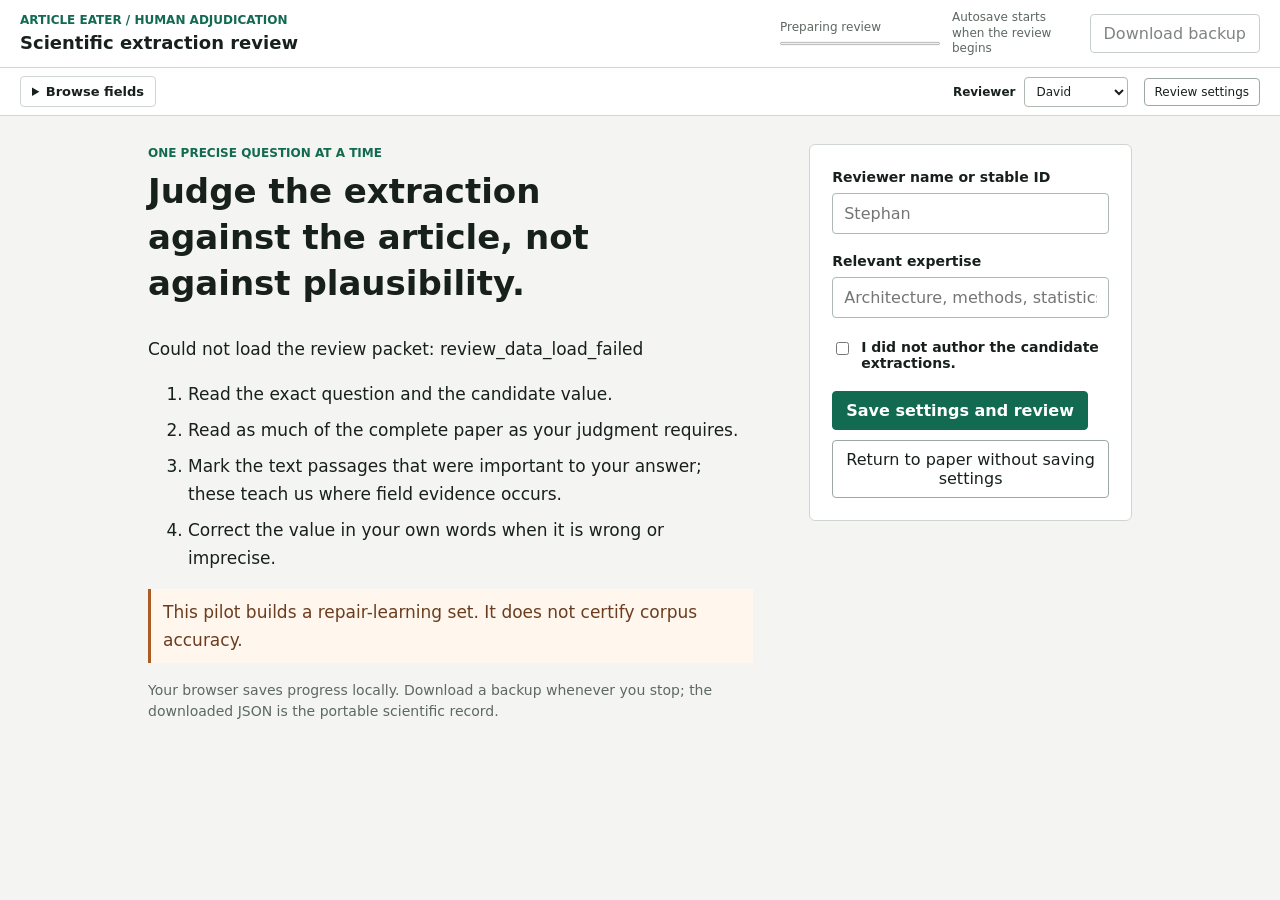
==== apps/kappa_review_r3/r33_hand_edits/index.html @ c2c6770e "archive: R33 hand-edited pack UI (per-reviewer storage, draft autosave, gate control, field nav, res" ====
<!doctype html>
<html lang="en">
<head>
  <meta charset="utf-8">
  <meta name="viewport" content="width=device-width, initial-scale=1">
  <title>Scientific extraction review</title>
  <link rel="stylesheet" href="styles.css">
</head>
<body>
  <div class="viewport-warning" role="alert">
    For recorded judgments, use a window at least 700 pixels wide. You can browse the questions and paper below.
  </div>
  <header class="topbar">
    <div>
      <p class="eyebrow">Article Eater / Human adjudication</p>
      <h1 id="studyTitle">Scientific extraction review</h1>
    </div>
    <div class="review-status">
      <div class="progress-block" aria-live="polite">
        <span id="progressLabel">Preparing review</span>
        <progress id="progressBar" value="0" max="1"></progress>
      </div>
      <div class="save-block" aria-live="polite">
        <span id="saveStatus">Autosave starts when the review begins</span>
        <button id="backupButton" type="button" disabled>Download backup</button>
      </div>
    </div>
  </header>

  <nav class="workspace-toolbar" aria-label="Review navigation">
    <details id="fieldNavigator" class="field-navigator">
      <summary><span id="fieldNavigationLabel">Browse fields</span></summary>
      <div id="strataStatus" class="strata-status" aria-label="Fields in the review queue"></div>
    </details>
    <div class="reviewer-controls">
      <label for="reviewerSwitch">Reviewer</label>
      <select id="reviewerSwitch"><option value="David">David</option><option value="Stephan">Stephan</option></select>
      <span id="reviewerStatus" role="status"></span>
      <button id="reviewerSettingsButton" type="button">Review settings</button>
    </div>
  </nav>
  <main>
    <section id="startScreen" class="start-screen">
      <div class="intro">
        <p class="kicker">One precise question at a time</p>
        <h2>Judge the extraction against the article, not against plausibility.</h2>
        <p id="purpose"></p>
        <p id="reviewerBrief" class="reviewer-brief"></p>
        <p id="gateStatus" class="gate-status hidden" role="status"></p>
        <ol>
          <li>Read the exact question and the candidate value.</li>
          <li>Read as much of the complete paper as your judgment requires.</li>
          <li>Mark the text passages that were important to your answer; these teach us where field evidence occurs.</li>
          <li>Correct the value in your own words when it is wrong or imprecise.</li>
        </ol>
        <p class="boundary">This pilot builds a repair-learning set. It does not certify corpus accuracy.</p>
        <p class="backup-boundary">Your browser saves progress locally. Download a backup whenever you stop; the downloaded JSON is the portable scientific record.</p>
        <p id="resumeNotice" class="resume-notice hidden"></p>
      </div>
      <form id="reviewerForm" class="reviewer-form">
        <label for="reviewerId">Reviewer name or stable ID</label>
        <input id="reviewerId" autocomplete="name" required placeholder="Stephan">
        <label for="expertise">Relevant expertise</label>
        <input id="expertise" placeholder="Architecture, methods, statistics...">
        <label class="check-row">
          <input id="independence" type="checkbox" required>
          <span>I did not author the candidate extractions.</span>
        </label>
        <button class="primary" type="submit">Save settings and review</button>
        <button id="returnToPaperButton" class="secondary" type="button">Return to paper without saving settings</button>
        <button id="resetSavedButton" class="secondary hidden" type="button">Start a new review</button>
      </form>
    </section>

    <section id="reviewScreen" class="review-screen hidden">
      <aside class="question-panel">
        <div class="question-meta">
          <span id="paperId"></span>
          <span id="stratum"></span>
          <span id="queueReason"></span>
        </div>
        <p class="kicker">Our conjecture for you to check</p>
        <h2 id="question" tabindex="-1"></h2>
        <p id="answerGuidance" class="guidance"></p>

        <div class="candidate-block">
          <p class="block-label">Our proposed answer</p>
          <div id="candidateValue" class="candidate-values"></div>
        </div>

        <section class="missed-finding-card" aria-labelledby="missedFindingHeading">
          <div class="missed-finding-heading">
            <div>
              <p class="block-label">Recall check</p>
              <h3 id="missedFindingHeading">Findings absent from the extraction</h3>
            </div>
            <button id="addMissedFindingButton" type="button">Add missed finding</button>
          </div>
          <form id="missedFindingForm" class="hidden">
            <label for="missedFieldName">Field or finding type</label>
            <input id="missedFieldName" required placeholder="Outcome, measure, limitation...">
            <label for="missedValue">Scientifically accurate finding</label>
            <textarea id="missedValue" required placeholder="State the omitted finding and its proper scope."></textarea>
            <label for="missedPageRefs">Supporting page numbers</label>
            <input id="missedPageRefs" required inputmode="numeric" placeholder="3, 5">
            <label for="missedFindingNote">Optional note</label>
            <textarea id="missedFindingNote" placeholder="Explain only what is not clear from the finding itself."></textarea>
            <div class="actions">
              <button id="cancelMissedFindingButton" type="button">Cancel</button>
              <button class="primary" type="submit">Record missed finding</button>
            </div>
            <p id="missedFindingError" class="form-error" role="alert"></p>
          </form>
          <div id="missedFindingList" class="missed-finding-list"></div>
        </section>

        <div class="evidence-mark-card">
          <div>
            <strong>Show us the passages you used</strong>
            <p>Open the paper text, then click each sentence that mattered. Your marked evidence is part of the learning record.</p>
          </div>
          <button id="openMarkingButton" type="button">Open text and mark evidence</button>
          <span id="markedCount" aria-live="polite">No passages marked yet</span>
        </div>

        <form id="decisionForm">
          <fieldset>
            <legend>Do you agree with our proposed answer?</legend>
            <label class="choice"><input type="radio" name="verdict" value="exactly_correct" required><span><strong>Agree: exactly right</strong><small>The value and its scope match the source.</small></span></label>
            <label class="choice"><input type="radio" name="verdict" value="substantively_correct_needs_wording"><span><strong>Mostly agree: revise the wording</strong><small>The science is right but the expression is misleading or imprecise.</small></span></label>
            <label class="choice"><input type="radio" name="verdict" value="incorrect"><span><strong>Disagree: replace it</strong><small>The value, direction, scope, or role conflicts with the source.</small></span></label>
            <label class="choice"><input type="radio" name="verdict" value="source_does_not_answer"><span><strong>Not established in the paper</strong><small>Use this only after checking enough of the full paper to support an absence judgment.</small></span></label>
            <label class="choice"><input type="radio" name="verdict" value="cannot_decide"><span><strong>Cannot decide yet</strong><small>The evidence is ambiguous or insufficient.</small></span></label>
          </fieldset>

          <div id="correctionWrap" class="form-row hidden">
            <label for="correctedValue">Corrected value</label>
            <textarea id="correctedValue" placeholder="State the smallest scientifically accurate replacement."></textarea>
          </div>
          <div id="rationaleWrap" class="form-row hidden">
            <label for="errorClass">Optional repair label</label>
            <select id="errorClass">
              <option value="">Leave for the repair team</option>
              <option value="wrong_value">Wrong value or statistic</option>
              <option value="omission">Important information omitted</option>
              <option value="scope">Scope, population, or condition is wrong</option>
              <option value="evidence_role">Direct and cited findings confused</option>
              <option value="visual_transcription">Figure or table read incorrectly</option>
              <option value="unsupported_inference">Inference exceeds the source</option>
              <option value="provenance_locator">Evidence or page locator is wrong</option>
              <option value="wording_precision">Wording is scientifically imprecise</option>
              <option value="other">Other</option>
            </select>
            <label for="rationale">Optional note</label>
            <textarea id="rationale" placeholder="Add a brief note only if the corrected answer does not speak for itself."></textarea>
          </div>

          <div class="form-row">
            <label for="confidence">Confidence</label>
            <select id="confidence" required>
              <option value="">Choose</option>
              <option value="4">Certain</option>
              <option value="3">Probable</option>
              <option value="2">Tentative</option>
              <option value="1">Guessing</option>
            </select>
          </div>

          <label class="check-row context-check">
            <input id="needsMoreContext" type="checkbox">
            <span>I need source material beyond this complete paper to decide.</span>
          </label>
          <div id="contextRequestWrap" class="form-row hidden">
            <label for="contextRequest">What additional context do you need?</label>
            <textarea id="contextRequest" placeholder="For example: a supplement, preregistration, or cited dataset."></textarea>
          </div>

          <div class="actions">
            <button id="previousButton" type="button">Previous</button>
            <button class="primary" type="submit">Save and continue</button>
          </div>
          <p id="formError" class="form-error" role="alert"></p>
        </form>
      </aside>

      <section class="evidence-panel">
        <div class="evidence-header">
          <div>
            <p class="kicker">Complete paper</p>
            <h2 id="evidenceTitle"></h2>
          </div>
          <div class="view-tabs" role="tablist">
            <button id="imageTab" class="active" type="button" role="tab">Page image</button>
            <button id="textTab" type="button" role="tab">Text + mark evidence</button>
          </div>
        </div>
        <p id="evidenceHint" class="evidence-hint"></p>
        <div class="document-nav">
          <button id="pagePrevious" type="button" aria-label="Previous paper page">Previous page</button>
          <label for="pageSelect">Page</label>
          <select id="pageSelect"></select>
          <button id="pageNext" type="button" aria-label="Next paper page">Next page</button>
          <span id="visitedPages" class="visited-pages"></span>
        </div>
        <div id="focusNav" class="page-nav" aria-label="Suggested evidence pages"></div>
        <div id="macrostructureGallery" class="macrostructure-gallery" aria-label="Extracted figure and table regions on this page"></div>
        <div id="imageView" class="image-view">
          <div class="zoom-controls" aria-label="Page magnification">
          <button id="zoomOut" class="icon-button" type="button" title="Zoom out" aria-label="Zoom out">-</button>
          <button id="zoomReset" type="button" title="Fit page width" aria-label="Fit page width">Fit width</button>
          <button id="zoomIn" class="icon-button" type="button" title="Zoom in" aria-label="Zoom in">+</button>
          </div>
          <div id="imageCanvas" class="image-canvas"><img id="pageImage" alt="Article page"></div>
        </div>
        <div id="textView" class="text-view hidden">
          <p class="mark-instruction"><strong>Mark what informed your judgment.</strong> Click a decisive passage to mark or unmark it. For a shorter phrase, select it and use the button below.</p>
          <button id="markTextButton" type="button">Mark selected text</button>
          <p id="markError" class="form-error" role="alert"></p>
          <div id="pageText" class="paper-text"></div>
          <div id="markedTextList" class="marked-text-list"></div>
        </div>
      </section>
    </section>

    <section id="completeScreen" class="complete-screen hidden">
      <p class="kicker">Review checkpoint</p>
      <h2 id="completeTitle"></h2>
      <p id="completeMessage"></p>
      <div id="completionStats" class="completion-stats"></div>
      <div class="actions">
        <button id="returnButton" type="button">Review answers</button>
        <button id="exportButton" class="primary" type="button">Download final export</button>
      </div>
      <p class="boundary">Send the exported JSON file back with the review pack. Browser autosave is not the scientific record.</p>
    </section>
  </main>

  <script src="queue_logic.js"></script>
  <script src="app.js"></script>
</body>
</html>
---- apps/kappa_review_r3/r33_hand_edits/styles.css ----
:root {
  --bg: #f4f5f2;
  --panel: #ffffff;
  --ink: #17201c;
  --muted: #5d6861;
  --line: #cfd6d1;
  --accent: #126a50;
  --accent-dark: #0b4937;
  --signal: #ad5b24;
  --soft: #eaf2ed;
  --danger: #a33a32;
}

* { box-sizing: border-box; }

body {
  margin: 0;
  min-height: 100vh;
  background: var(--bg);
  color: var(--ink);
  font-family: Inter, ui-sans-serif, system-ui, -apple-system, BlinkMacSystemFont, "Segoe UI", sans-serif;
  letter-spacing: 0;
}

button, input, select, textarea { font: inherit; }
button { cursor: pointer; }
.hidden { display: none !important; }
.viewport-warning { display: none; }

.topbar {
  min-height: 82px;
  padding: 16px 24px;
  border-bottom: 1px solid var(--line);
  background: var(--panel);
  display: flex;
  justify-content: space-between;
  align-items: center;
  gap: 24px;
  position: sticky;
  top: 0;
  z-index: 20;
}

h1, h2, p { margin-top: 0; }
h1 { margin-bottom: 0; font-size: 21px; line-height: 1.2; }
h2 { font-size: 22px; line-height: 1.35; }
.eyebrow, .kicker, .block-label {
  margin-bottom: 5px;
  color: var(--accent);
  font-size: 12px;
  font-weight: 700;
  text-transform: uppercase;
}

.review-status {
  width: min(520px, 48vw);
  display: grid;
  grid-template-columns: minmax(160px, 1fr) auto;
  align-items: center;
  gap: 18px;
}
.progress-block { min-width: 0; font-size: 12px; color: var(--muted); }
progress { width: 100%; height: 7px; accent-color: var(--accent); }
.save-block { display: flex; align-items: center; gap: 10px; }
.save-block span { max-width: 180px; color: var(--muted); font-size: 12px; line-height: 1.3; }
.save-block button { flex: 0 0 auto; white-space: nowrap; }

main { min-height: calc(100vh - 82px); }
.start-screen, .complete-screen {
  max-width: 1040px;
  margin: 0 auto;
  padding: 56px 28px;
  display: grid;
  grid-template-columns: minmax(0, 1.5fr) minmax(300px, 0.8fr);
  gap: 56px;
}
.intro { font-size: 17px; line-height: 1.65; }
.intro h2 { font-size: 34px; max-width: 22ch; }
.intro li { margin: 8px 0; }
.boundary {
  border-left: 3px solid var(--signal);
  padding: 9px 12px;
  color: #6b3d1e;
  background: #fff6ed;
}
.reviewer-brief, .resume-notice {
  border-left: 3px solid var(--accent);
  padding-left: 12px;
}
.backup-boundary { color: var(--muted); font-size: 14px; line-height: 1.5; }

.reviewer-form {
  align-self: start;
  background: var(--panel);
  border: 1px solid var(--line);
  padding: 22px;
  border-radius: 6px;
}
label, legend { font-size: 14px; font-weight: 650; }
input[type="text"], input:not([type]), select, textarea {
  width: 100%;
  margin: 7px 0 17px;
  padding: 10px 11px;
  border: 1px solid #aeb9b2;
  border-radius: 4px;
  background: #fff;
  color: var(--ink);
}
textarea { min-height: 92px; resize: vertical; line-height: 1.45; }
.check-row { display: flex; gap: 9px; align-items: flex-start; margin: 4px 0 20px; }

button {
  border: 1px solid #9ca9a1;
  background: #fff;
  color: var(--ink);
  padding: 9px 13px;
  border-radius: 4px;
}
button:hover { border-color: var(--accent); }
button.primary { background: var(--accent); color: #fff; border-color: var(--accent); font-weight: 700; }
button.primary:hover { background: var(--accent-dark); }
button.secondary { margin-top: 10px; }

.review-screen {
  display: grid;
  grid-template-columns: minmax(290px, 38%) minmax(0, 62%);
  min-height: calc(100vh - 82px);
}
.question-panel { padding: 24px; border-right: 1px solid var(--line); background: var(--panel); overflow-y: auto; }
.evidence-panel { padding: 24px; min-width: 0; overflow: auto; }
.question-meta { display: flex; flex-wrap: wrap; gap: 7px; margin-bottom: 22px; }
.question-meta span { background: var(--soft); border: 1px solid #c3d5ca; padding: 5px 8px; font-size: 12px; }
.guidance { color: var(--muted); line-height: 1.5; }
.candidate-block { margin: 18px 0; border: 1px solid var(--line); background: #f7f9f7; padding: 13px; }
.candidate-values { display: grid; gap: 8px; }
.candidate-row { display: grid; grid-template-columns: minmax(110px, .38fr) minmax(0, 1fr); gap: 12px; border-top: 1px solid #dfe5e1; padding-top: 8px; }
.candidate-row:first-child { border-top: 0; padding-top: 0; }
.candidate-row dt { color: var(--muted); font-size: 12px; font-weight: 700; }
.candidate-row dd { margin: 0; line-height: 1.45; overflow-wrap: anywhere; }
.gate-status {
  border-left: 4px solid var(--signal);
  background: #fff4e8;
  padding: 12px;
  color: #642b00;
}
.missed-finding-card {
  border-top: 1px solid var(--line);
  border-bottom: 1px solid var(--line);
  padding: 16px 0;
  margin: 18px 0;
}
.missed-finding-heading {
  display: flex;
  align-items: start;
  justify-content: space-between;
  gap: 12px;
}
.missed-finding-heading h3 { margin: 2px 0 10px; font-size: 1rem; }
.missed-finding-item {
  border-left: 3px solid var(--accent);
  padding: 10px 12px;
  margin-top: 10px;
  background: var(--bg);
}
.missed-finding-item p { margin: 5px 0; }
.missed-finding-item button { margin-top: 8px; }
.evidence-mark-card {
  margin: 16px 0 20px;
  padding: 14px;
  border: 2px solid var(--accent);
  background: var(--soft);
}
.evidence-mark-card p { margin: 4px 0 10px; color: var(--muted); line-height: 1.45; }
.evidence-mark-card button { background: var(--panel); border-color: var(--accent); font-weight: 700; }
.evidence-mark-card span { display: block; margin-top: 9px; color: var(--accent-dark); font-size: 12px; font-weight: 700; }

fieldset { border: 0; padding: 0; margin: 18px 0; }
legend { margin-bottom: 9px; }
.choice { display: flex; gap: 9px; padding: 9px 8px; border-top: 1px solid #e2e6e3; font-weight: 400; }
.choice:last-child { border-bottom: 1px solid #e2e6e3; }
.choice input { margin-top: 3px; }
.choice strong, .choice small { display: block; }
.choice small { color: var(--muted); margin-top: 2px; font-size: 12px; }
.two-col { display: grid; grid-template-columns: 1fr 1fr; gap: 12px; }
.form-row label { display: block; }
.context-check { margin-top: 18px; font-weight: 500; }
.actions { display: flex; justify-content: space-between; gap: 12px; margin-top: 22px; }
.form-error { color: var(--danger); min-height: 20px; margin: 10px 0 0; font-size: 13px; }

.evidence-panel { position: sticky; top: 82px; height: calc(100vh - 82px); }
.evidence-header { display: flex; justify-content: space-between; align-items: flex-start; gap: 18px; }
.view-tabs { display: flex; }
.view-tabs button { border-radius: 0; }
.view-tabs button + button { border-left: 0; }
.view-tabs button.active { color: #fff; background: var(--accent-dark); }
.evidence-hint { color: #5d3a1f; background: #fff6ed; border-left: 3px solid var(--signal); padding: 9px 11px; }
.page-nav { display: flex; gap: 7px; flex-wrap: wrap; margin: 14px 0; }
.page-nav button.active { background: var(--accent); color: #fff; border-color: var(--accent); }
.page-nav button.context::after { content: " context"; color: inherit; font-size: 10px; }
.macrostructure-gallery {
  display: grid;
  grid-template-columns: repeat(auto-fit, minmax(180px, 1fr));
  gap: 10px;
  margin: 10px 0;
}
.macrostructure-gallery figure {
  margin: 0;
  border: 1px solid var(--line);
  padding: 8px;
  background: white;
}
.macrostructure-gallery img {
  display: block;
  width: 100%;
  max-height: 220px;
  object-fit: contain;
}
.macrostructure-gallery figcaption {
  margin-top: 7px;
  font-size: .78rem;
  color: var(--muted);
}
.document-nav { display: flex; align-items: center; gap: 8px; flex-wrap: wrap; margin: 12px 0 4px; }
.document-nav label { margin-left: 4px; }
.document-nav select { width: auto; min-width: 76px; margin: 0; }
.visited-pages { color: var(--muted); font-size: 12px; margin-left: auto; }
.image-view { position: relative; }
.icon-button { width: 42px; height: 38px; padding: 0; margin-right: 5px; }
.image-canvas {
  margin-top: 10px;
  height: calc(100vh - 260px);
  min-height: 520px;
  overflow: auto;
  background: #d9ddd9;
  border: 1px solid #b9c0bb;
  display: flex;
  justify-content: center;
  align-items: flex-start;
  padding: 18px;
}
.image-canvas img { display: block; width: auto; max-width: none; transform-origin: top center; box-shadow: 0 2px 12px rgba(0,0,0,.22); }
.paper-text {
  background: #fff;
  border: 1px solid var(--line);
  padding: 10px;
  height: calc(100vh - 260px);
  min-height: 520px;
  overflow: auto;
}
.passage-button {
  display: block;
  width: 100%;
  border: 0;
  border-left: 3px solid transparent;
  border-radius: 0;
  padding: 8px 10px;
  text-align: left;
  font: 15px/1.6 Georgia, "Times New Roman", serif;
}
.passage-button:hover { background: #f1f5f2; }
.passage-button.marked { background: var(--soft); border-left-color: var(--accent); }
.passage-button + .passage-button { margin-top: 2px; }
.mark-instruction { color: var(--ink); margin-bottom: 8px; padding: 10px 12px; border-left: 4px solid var(--accent); background: var(--soft); }
.marked-text-list { display: grid; gap: 8px; margin-top: 12px; }
.marked-text-item { border-left: 3px solid var(--accent); background: var(--soft); padding: 9px 11px; }
.marked-text-item q { display: block; line-height: 1.45; }
.marked-text-item button { margin-top: 7px; padding: 5px 8px; }

.complete-screen { display: block; max-width: 760px; }
.completion-stats { display: grid; grid-template-columns: repeat(3, 1fr); gap: 10px; margin: 24px 0; }
.completion-stats div { border-top: 3px solid var(--accent); background: #fff; padding: 16px; }
.completion-stats strong { display: block; font-size: 27px; }

@media (max-width: 980px) {
  .topbar { align-items: flex-start; }
  .review-status { width: min(430px, 55vw); grid-template-columns: 1fr; gap: 7px; }
  .save-block { justify-content: flex-end; }
  .start-screen { grid-template-columns: 1fr; }
  .question-panel, .evidence-panel { padding: 16px; }
  .evidence-header { display: block; }
  .view-tabs { margin-bottom: 10px; }
  .image-canvas, .paper-text { min-height: 460px; }
}

/* Workspace rows follow the actual header height; no fixed sticky offset. */
html { height: 100%; }
body { height: 100dvh; min-height: 0; display: grid; grid-template-rows: auto auto minmax(0,1fr); overflow: hidden; }
.topbar { position: static; min-height: 68px; padding: 10px 20px; gap: 16px; }
.topbar h1 { font-size: 18px; }
.review-status { width: min(480px, 46vw); gap: 12px; }
.workspace-toolbar { position: relative; z-index: 10; display: flex; align-items: center; justify-content: space-between; gap: 12px; padding: 8px 20px; background: #fff; border-bottom: 1px solid var(--line); }
.reviewer-controls { display: flex; align-items: center; flex-wrap: wrap; gap: 8px; font-size: 12px; }
.reviewer-controls label { font-size: 12px; }
.reviewer-controls select { width: auto; margin: 0; padding: 6px 24px 6px 8px; }
.reviewer-controls button { padding: 6px 10px; font-size: 12px; }
#reviewerStatus { color: var(--muted); }
.field-navigator summary { cursor: pointer; padding: 7px 11px; border: 1px solid var(--line); border-radius: 4px; font-size: 13px; font-weight: 650; }
.field-navigator[open] summary { background: var(--soft); border-color: var(--accent); }
.strata-status { position: absolute; top: calc(100% - 1px); left: 20px; width: min(560px, calc(100vw - 40px)); max-height: min(50vh, 380px); overflow: auto; display: grid; grid-template-columns: repeat(2,minmax(0,1fr)); gap: 6px; padding: 12px; border: 1px solid var(--line); border-radius: 0 0 6px 6px; background: #fff; box-shadow: 0 10px 24px #17201c24; }
.stratum-chip { text-align: left; font-size: 13px; border-radius: 4px; padding: 9px 10px; min-height: 42px; color: var(--ink); background: #fff; }
.stratum-chip[aria-current="true"] { border-color: var(--accent); background: var(--soft); font-weight: 700; }
button:disabled { opacity: .55; cursor: not-allowed; }
button:focus-visible, summary:focus-visible, select:focus-visible, a:focus-visible { outline: 3px solid #218569; outline-offset: 3px; }
main { min-height: 0; overflow: hidden; }
.start-screen, .complete-screen { height: 100%; overflow: auto; padding-top: 28px; padding-bottom: 28px; }
.review-screen { height: 100%; min-height: 0; grid-template-columns: minmax(290px, 32%) minmax(0, 1fr); overflow: hidden; }
.question-panel { min-height: 0; padding: 20px; overscroll-behavior: contain; }
.evidence-panel { position: static; height: auto; min-height: 0; display: flex; flex-direction: column; overflow: auto; padding: 16px 20px; overscroll-behavior: contain; }
.evidence-header { flex: 0 0 auto; gap: 10px; }
.evidence-header h2 { font-size: 17px; margin-bottom: 8px; }
.evidence-hint { font-size: 12px; line-height: 1.4; margin: 6px 0; padding: 6px 9px; }
.page-nav { margin: 6px 0; }
.page-nav button, .document-nav button { padding: 6px 9px; font-size: 12px; }
.document-nav { margin: 6px 0; }
.image-view, #textView { flex: 1 0 320px; min-height: 0; display: flex; flex-direction: column; }
.zoom-controls { display: flex; align-items: center; gap: 6px; flex: 0 0 auto; }
.zoom-controls .icon-button { margin-right: 0; }
.image-canvas, .paper-text { flex: 1; height: auto; min-height: 280px; margin-top: 8px; }
.image-canvas { padding: 12px; justify-content: flex-start; }
.image-canvas img { margin: 0 auto; }
.macrostructure-gallery { flex: 0 0 auto; }
.macrostructure-gallery figure { max-width: 240px; }
.question-panel .actions { position: sticky; bottom: -20px; padding: 12px 0; background: #fff; border-top: 1px solid var(--line); }
@media (max-width: 1000px) {
  .topbar { padding: 10px 14px; }
  .workspace-toolbar { padding: 8px 14px; }
  .review-screen { grid-template-columns: minmax(280px, 38%) minmax(0,1fr); }
  .question-panel, .evidence-panel { padding: 14px; }
  .question-panel .actions { bottom: -14px; }
  .topbar h1 { font-size: 16px; }
  .reviewer-controls { gap: 6px; }
  #reviewerStatus { max-width: 190px; }
}
@media (max-width: 699px) {
  body { height: auto; min-height: 100dvh; display: block; overflow: auto; }
  .viewport-warning { display: block; padding: 8px 14px; font-size: 12px; line-height: 1.4; background: #fff6ed; border-bottom: 1px solid var(--line); }
  .topbar { align-items: start; gap: 10px; }
  .topbar .eyebrow { font-size: 10px; }
  .topbar h1 { font-size: 15px; }
  .review-status { width: 48%; gap: 4px; }
  .save-block { flex-wrap: wrap; justify-content: flex-start; gap: 4px; }
  .save-block button { font-size: 11px; padding: 5px 7px; }
  .workspace-toolbar { align-items: start; gap: 8px; }
  .reviewer-controls { justify-content: flex-end; }
  #reviewerStatus { flex-basis: 100%; text-align: right; font-size: 11px; }
  .field-navigator summary { white-space: nowrap; }
  .strata-status { left: 10px; width: calc(100vw - 20px); }
  main { overflow: visible; }
  .review-screen { height: auto; display: flex; flex-direction: column; overflow: visible; }
  .question-panel { order: 1; max-height: none; overflow: visible; border-right: 0; }
  .evidence-panel { order: 0; min-height: 460px; max-height: 70dvh; border-bottom: 1px solid var(--line); }
  .image-view, #textView { flex-basis: 220px; }
  .image-canvas, .paper-text { min-height: 220px; }
  .start-screen { display: block; padding: 20px 14px; }
  .intro h2 { font-size: 24px; max-width: none; }
  .intro { font-size: 15px; }
}
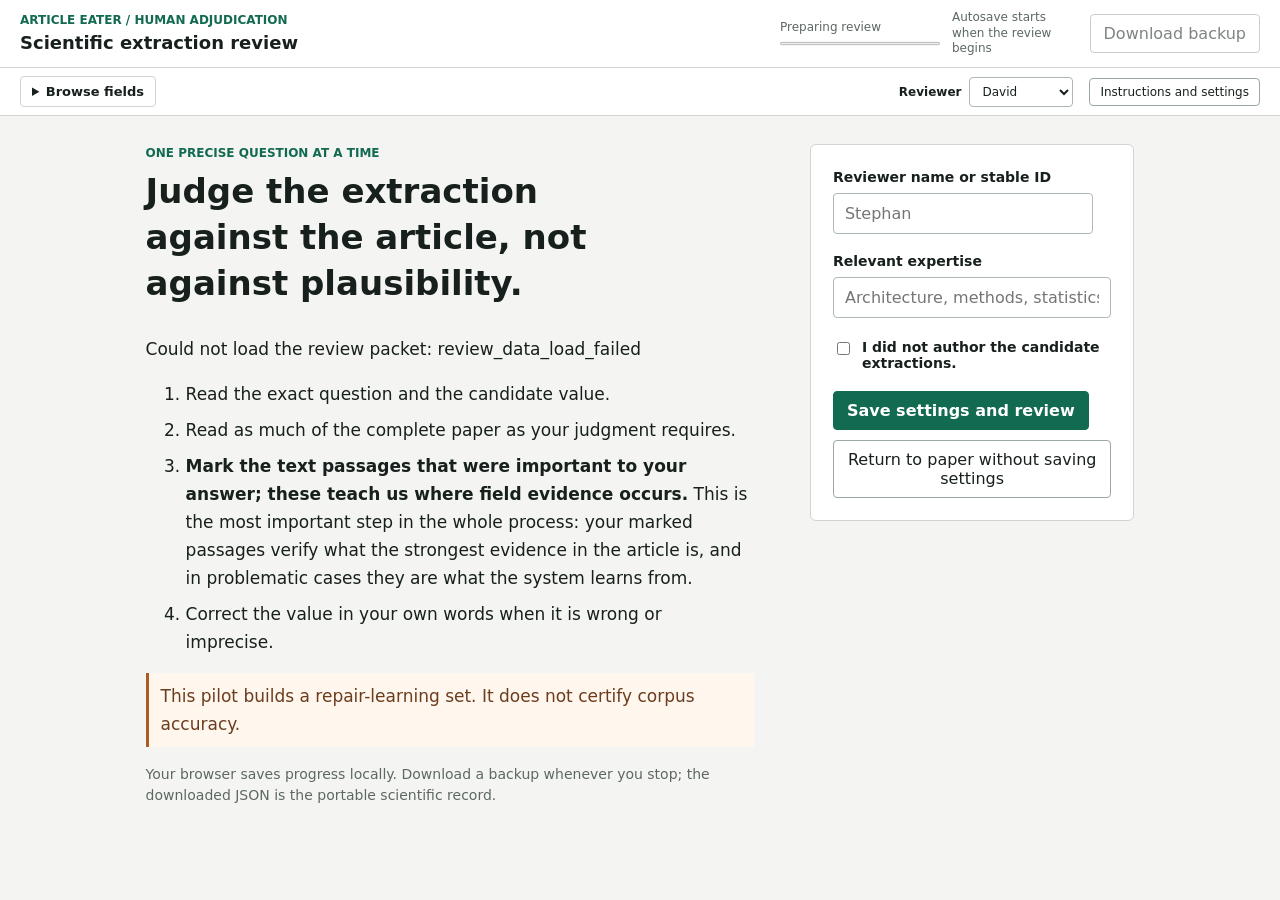
==== commit dc2e9da7: "kappa r3.6: DK walkthrough fixes 2026-09-14 - papers open at page 1 (suggested pages stay chips); ap" ====
--- a/apps/kappa_review_r3/r33_hand_edits/index.html
+++ b/apps/kappa_review_r3/r33_hand_edits/index.html
@@ -36,7 +36,7 @@
       <label for="reviewerSwitch">Reviewer</label>
       <select id="reviewerSwitch"><option value="David">David</option><option value="Stephan">Stephan</option></select>
       <span id="reviewerStatus" role="status"></span>
-      <button id="reviewerSettingsButton" type="button">Review settings</button>
+      <button id="reviewerSettingsButton" type="button" title="Return to the instructions and reviewer settings page">Instructions and settings</button>
     </div>
   </nav>
   <main>
@@ -50,7 +50,7 @@
         <ol>
           <li>Read the exact question and the candidate value.</li>
           <li>Read as much of the complete paper as your judgment requires.</li>
-          <li>Mark the text passages that were important to your answer; these teach us where field evidence occurs.</li>
+          <li><strong>Mark the text passages that were important to your answer; these teach us where field evidence occurs.</strong> This is the most important step in the whole process: your marked passages verify what the strongest evidence in the article is, and in problematic cases they are what the system learns from.</li>
           <li>Correct the value in your own words when it is wrong or imprecise.</li>
         </ol>
         <p class="boundary">This pilot builds a repair-learning set. It does not certify corpus accuracy.</p>
@@ -58,6 +58,7 @@
         <p id="resumeNotice" class="resume-notice hidden"></p>
       </div>
       <form id="reviewerForm" class="reviewer-form">
+        <p id="startProgress" class="start-progress hidden"></p>
         <label for="reviewerId">Reviewer name or stable ID</label>
         <input id="reviewerId" autocomplete="name" required placeholder="Stephan">
         <label for="expertise">Relevant expertise</label>
@@ -87,6 +88,74 @@
           <p class="block-label">Our proposed answer</p>
           <div id="candidateValue" class="candidate-values"></div>
         </div>
+
+        <div class="evidence-mark-card">
+          <div>
+            <strong>Show us the passages you used</strong>
+            <p>Open the paper text, then click each sentence that mattered. Your marked evidence is part of the learning record.</p>
+          </div>
+          <button id="openMarkingButton" type="button">Open text and mark evidence</button>
+          <span id="markedCount" aria-live="polite">No passages marked yet</span>
+        </div>
+
+        <form id="decisionForm">
+          <fieldset>
+            <legend>Do you agree with our proposed answer?</legend>
+            <label class="choice"><input type="radio" name="verdict" value="exactly_correct" required><span><strong>Agree: exactly right</strong><small>The value and its scope match the source.</small></span></label>
+            <label class="choice"><input type="radio" name="verdict" value="substantively_correct_needs_wording"><span><strong>Mostly agree: revise the wording</strong><small>The science is right but the expression is misleading or imprecise.</small></span></label>
+            <label class="choice"><input type="radio" name="verdict" value="incorrect"><span><strong>Disagree: replace it</strong><small>The value, direction, scope, or role conflicts with the source.</small></span></label>
+            <label class="choice"><input type="radio" name="verdict" value="source_does_not_answer"><span><strong>Not established in the paper</strong><small>Use this only after checking enough of the full paper to support an absence judgment.</small></span></label>
+            <label class="choice"><input type="radio" name="verdict" value="cannot_decide"><span><strong>Cannot decide yet</strong><small>The evidence is ambiguous or insufficient.</small></span></label>
+          </fieldset>
+
+          <div id="correctionWrap" class="form-row hidden">
+            <label for="correctedValue">Corrected value</label>
+            <textarea id="correctedValue" placeholder="State the smallest scientifically accurate replacement."></textarea>
+          </div>
+          <div id="rationaleWrap" class="form-row hidden">
+            <label for="errorClass">Optional repair label</label>
+            <select id="errorClass">
+              <option value="">Leave for the repair team</option>
+              <option value="wrong_value">Wrong value or statistic</option>
+              <option value="omission">Important information omitted</option>
+              <option value="scope">Scope, population, or condition is wrong</option>
+              <option value="evidence_role">Direct and cited findings confused</option>
+              <option value="visual_transcription">Figure or table read incorrectly</option>
+              <option value="unsupported_inference">Inference exceeds the source</option>
+              <option value="provenance_locator">Evidence or page locator is wrong</option>
+              <option value="wording_precision">Wording is scientifically imprecise</option>
+              <option value="other">Other</option>
+            </select>
+            <label for="rationale">Optional note</label>
+            <textarea id="rationale" placeholder="Add a brief note only if the corrected answer does not speak for itself."></textarea>
+          </div>
+
+          <div class="form-row">
+            <label for="confidence">Confidence</label>
+            <select id="confidence" required>
+              <option value="">Choose</option>
+              <option value="4">Certain</option>
+              <option value="3">Probable</option>
+              <option value="2">Tentative</option>
+              <option value="1">Guessing</option>
+            </select>
+          </div>
+
+          <label class="check-row context-check">
+            <input id="needsMoreContext" type="checkbox">
+            <span>I need source material beyond this complete paper to decide.</span>
+          </label>
+          <div id="contextRequestWrap" class="form-row hidden">
+            <label for="contextRequest">What additional context do you need?</label>
+            <textarea id="contextRequest" placeholder="For example: a supplement, preregistration, or cited dataset."></textarea>
+          </div>
+
+          <div class="actions">
+            <button id="previousButton" type="button">Previous</button>
+            <button class="primary" type="submit">Save and continue</button>
+          </div>
+          <p id="formError" class="form-error" role="alert"></p>
+        </form>
 
         <section class="missed-finding-card" aria-labelledby="missedFindingHeading">
           <div class="missed-finding-heading">
@@ -113,74 +182,6 @@
           </form>
           <div id="missedFindingList" class="missed-finding-list"></div>
         </section>
-
-        <div class="evidence-mark-card">
-          <div>
-            <strong>Show us the passages you used</strong>
-            <p>Open the paper text, then click each sentence that mattered. Your marked evidence is part of the learning record.</p>
-          </div>
-          <button id="openMarkingButton" type="button">Open text and mark evidence</button>
-          <span id="markedCount" aria-live="polite">No passages marked yet</span>
-        </div>
-
-        <form id="decisionForm">
-          <fieldset>
-            <legend>Do you agree with our proposed answer?</legend>
-            <label class="choice"><input type="radio" name="verdict" value="exactly_correct" required><span><strong>Agree: exactly right</strong><small>The value and its scope match the source.</small></span></label>
-            <label class="choice"><input type="radio" name="verdict" value="substantively_correct_needs_wording"><span><strong>Mostly agree: revise the wording</strong><small>The science is right but the expression is misleading or imprecise.</small></span></label>
-            <label class="choice"><input type="radio" name="verdict" value="incorrect"><span><strong>Disagree: replace it</strong><small>The value, direction, scope, or role conflicts with the source.</small></span></label>
-            <label class="choice"><input type="radio" name="verdict" value="source_does_not_answer"><span><strong>Not established in the paper</strong><small>Use this only after checking enough of the full paper to support an absence judgment.</small></span></label>
-            <label class="choice"><input type="radio" name="verdict" value="cannot_decide"><span><strong>Cannot decide yet</strong><small>The evidence is ambiguous or insufficient.</small></span></label>
-          </fieldset>
-
-          <div id="correctionWrap" class="form-row hidden">
-            <label for="correctedValue">Corrected value</label>
-            <textarea id="correctedValue" placeholder="State the smallest scientifically accurate replacement."></textarea>
-          </div>
-          <div id="rationaleWrap" class="form-row hidden">
-            <label for="errorClass">Optional repair label</label>
-            <select id="errorClass">
-              <option value="">Leave for the repair team</option>
-              <option value="wrong_value">Wrong value or statistic</option>
-              <option value="omission">Important information omitted</option>
-              <option value="scope">Scope, population, or condition is wrong</option>
-              <option value="evidence_role">Direct and cited findings confused</option>
-              <option value="visual_transcription">Figure or table read incorrectly</option>
-              <option value="unsupported_inference">Inference exceeds the source</option>
-              <option value="provenance_locator">Evidence or page locator is wrong</option>
-              <option value="wording_precision">Wording is scientifically imprecise</option>
-              <option value="other">Other</option>
-            </select>
-            <label for="rationale">Optional note</label>
-            <textarea id="rationale" placeholder="Add a brief note only if the corrected answer does not speak for itself."></textarea>
-          </div>
-
-          <div class="form-row">
-            <label for="confidence">Confidence</label>
-            <select id="confidence" required>
-              <option value="">Choose</option>
-              <option value="4">Certain</option>
-              <option value="3">Probable</option>
-              <option value="2">Tentative</option>
-              <option value="1">Guessing</option>
-            </select>
-          </div>
-
-          <label class="check-row context-check">
-            <input id="needsMoreContext" type="checkbox">
-            <span>I need source material beyond this complete paper to decide.</span>
-          </label>
-          <div id="contextRequestWrap" class="form-row hidden">
-            <label for="contextRequest">What additional context do you need?</label>
-            <textarea id="contextRequest" placeholder="For example: a supplement, preregistration, or cited dataset."></textarea>
-          </div>
-
-          <div class="actions">
-            <button id="previousButton" type="button">Previous</button>
-            <button class="primary" type="submit">Save and continue</button>
-          </div>
-          <p id="formError" class="form-error" role="alert"></p>
-        </form>
       </aside>
 
       <section class="evidence-panel">
--- a/apps/kappa_review_r3/r33_hand_edits/styles.css
+++ b/apps/kappa_review_r3/r33_hand_edits/styles.css
@@ -331,6 +331,19 @@
   .reviewer-controls { gap: 6px; }
   #reviewerStatus { max-width: 190px; }
 }
+/* Walkthrough fixes (DK 2026-09-14): a compact reviewer-name field; the
+   progress line inside the settings box. (The guaranteed start-screen side
+   margin lives at the END of this sheet so no media block can shrink it.) */
+.reviewer-form #reviewerId { display: block; max-width: 260px; }
+.start-progress {
+  border-left: 3px solid var(--accent);
+  background: var(--soft);
+  padding: 8px 11px;
+  margin: 0 0 18px;
+  font-size: 13px;
+  line-height: 1.45;
+}
+
 @media (max-width: 699px) {
   body { height: auto; min-height: 100dvh; display: block; overflow: auto; }
   .viewport-warning { display: block; padding: 8px 14px; font-size: 12px; line-height: 1.4; background: #fff6ed; border-bottom: 1px solid var(--line); }
@@ -355,3 +368,7 @@
   .intro h2 { font-size: 24px; max-width: none; }
   .intro { font-size: 15px; }
 }
+
+/* Last rule on purpose: the start screen keeps a real side margin at every
+   width (DK 2026-09-14: "need at least 5 pixels"). */
+.start-screen { padding-left: max(20px, 2vw); padding-right: max(20px, 2vw); }
